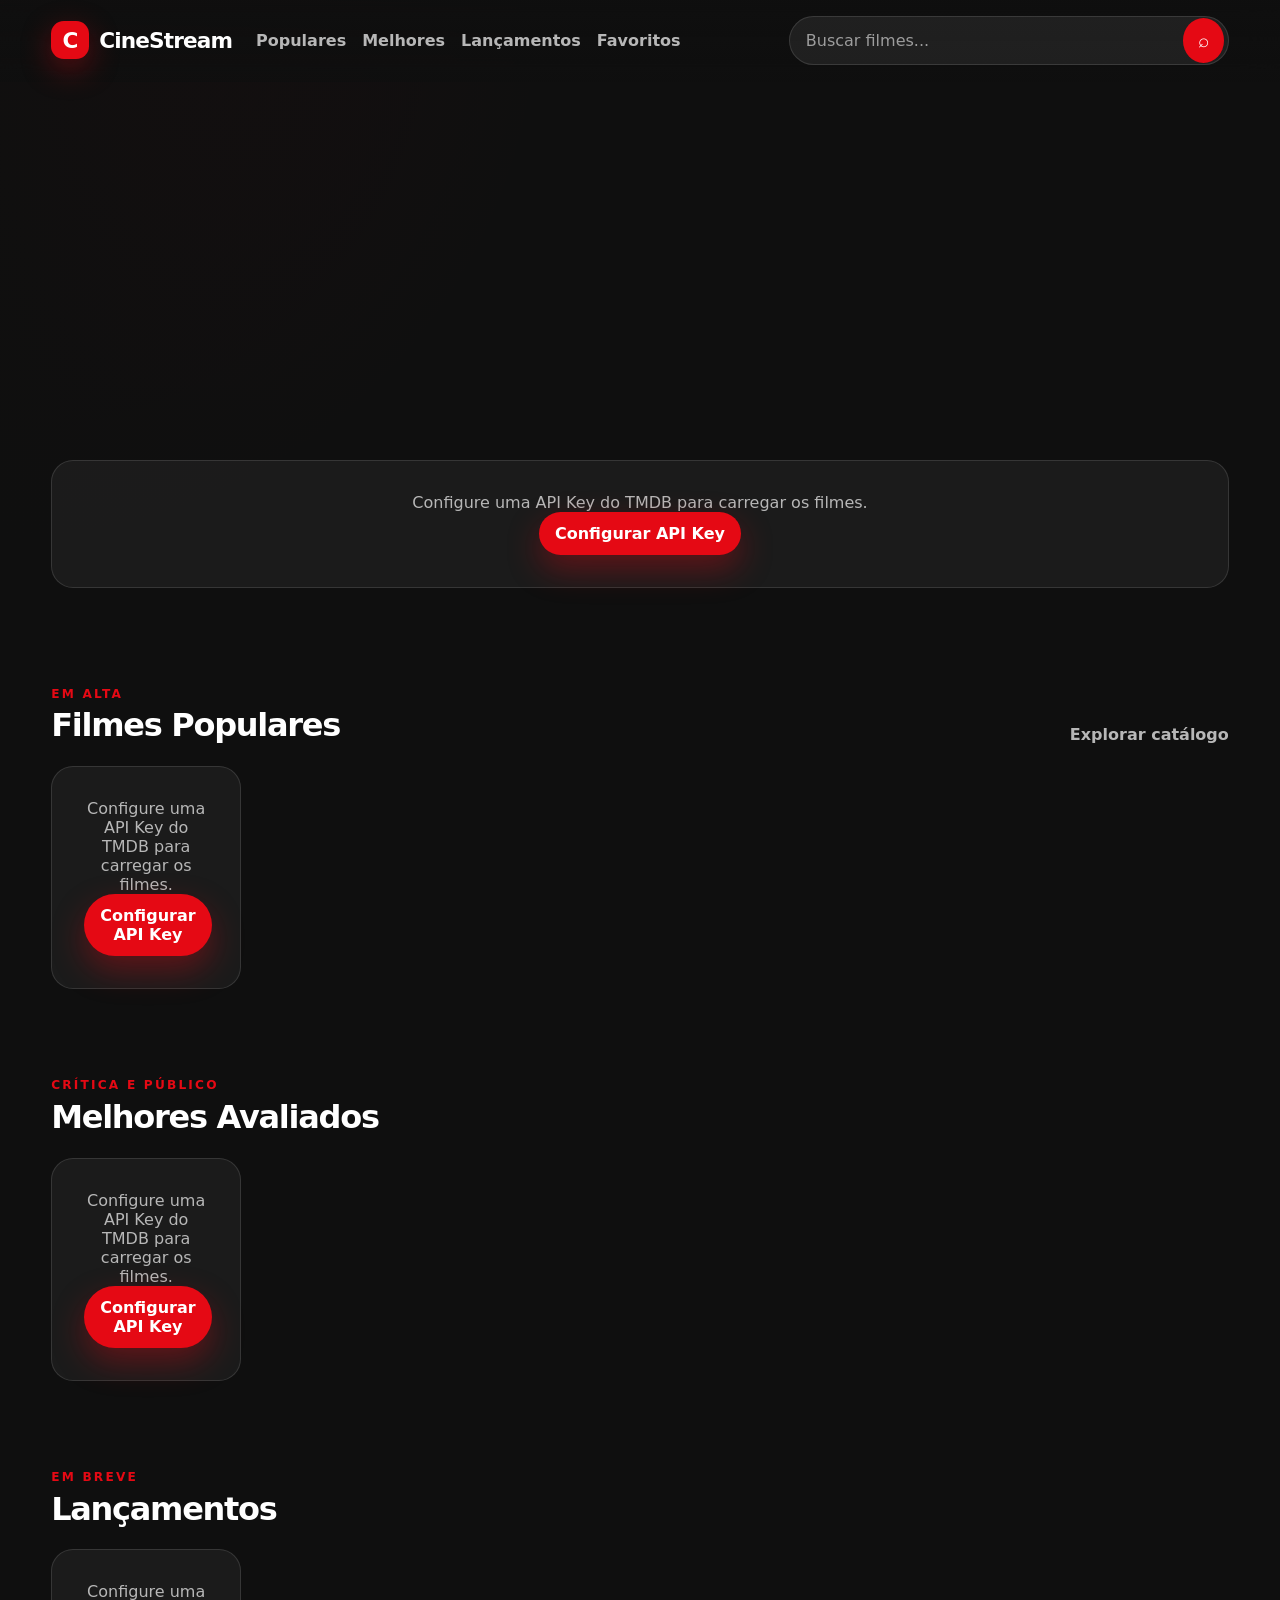
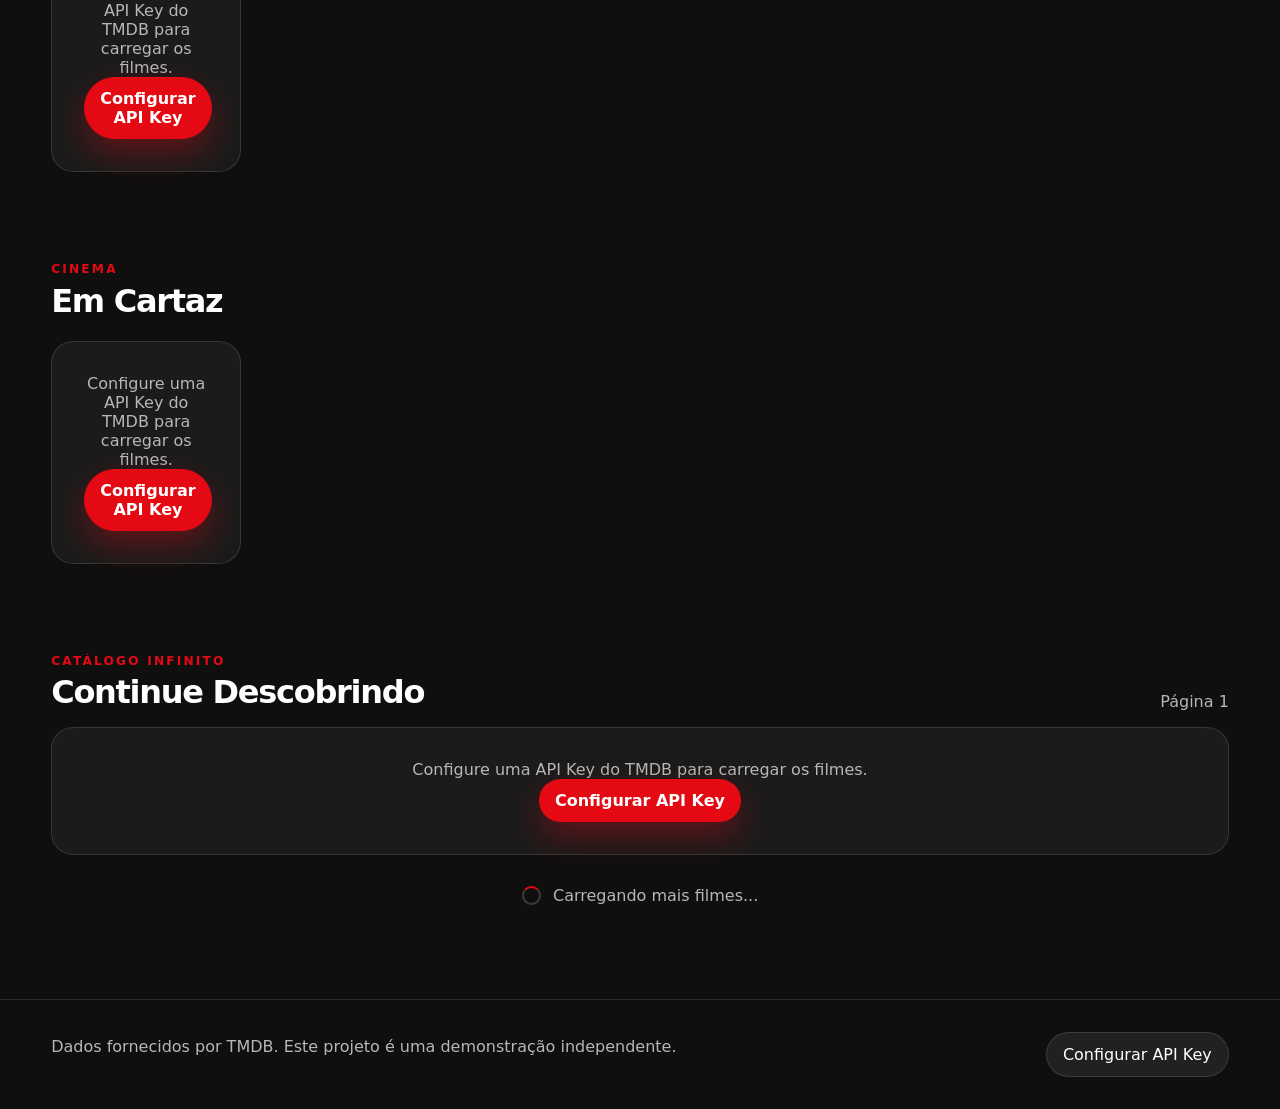
==== index.html @ fb821712 "Build TMDB movie catalog app" ====
<!doctype html>
<html lang="pt-BR">
  <head>
    <meta charset="UTF-8" />
    <meta name="viewport" content="width=device-width, initial-scale=1.0" />
    <meta name="description" content="Catálogo moderno de filmes com dados do TMDB." />
    <title>CineStream | Catálogo TMDB</title>
    <link rel="preconnect" href="https://image.tmdb.org" />
    <link rel="stylesheet" href="src/css/style.css" />
    <link rel="stylesheet" href="src/css/home.css" />
  </head>
  <body>
    <header class="site-header" data-header>
      <a class="brand" href="index.html" aria-label="Página inicial CineStream">
        <span class="brand__mark">C</span>
        <span>CineStream</span>
      </a>

      <nav class="main-nav" aria-label="Navegação principal">
        <a href="#popular">Populares</a>
        <a href="#top-rated">Melhores</a>
        <a href="#upcoming">Lançamentos</a>
        <a href="src/pages/favorites.html">Favoritos</a>
      </nav>

      <form class="search" role="search" data-search-form>
        <label class="sr-only" for="movie-search">Pesquisar filmes</label>
        <input id="movie-search" data-search-input type="search" placeholder="Buscar filmes..." autocomplete="off" />
        <button type="submit" aria-label="Buscar">⌕</button>
        <div class="search-results" data-search-results aria-live="polite"></div>
      </form>
    </header>

    <main>
      <section class="hero" data-hero aria-label="Banner principal">
        <div class="hero__skeleton skeleton"></div>
      </section>

      <section id="popular" class="movie-section" data-section="popular">
        <div class="section-heading">
          <div>
            <p class="eyebrow">Em alta</p>
            <h2>Filmes Populares</h2>
          </div>
          <a href="#catalog" class="text-link">Explorar catálogo</a>
        </div>
        <div class="movie-row" data-row="popular"></div>
      </section>

      <section id="top-rated" class="movie-section" data-section="topRated">
        <div class="section-heading">
          <div>
            <p class="eyebrow">Crítica e público</p>
            <h2>Melhores Avaliados</h2>
          </div>
        </div>
        <div class="movie-row" data-row="topRated"></div>
      </section>

      <section id="upcoming" class="movie-section" data-section="upcoming">
        <div class="section-heading">
          <div>
            <p class="eyebrow">Em breve</p>
            <h2>Lançamentos</h2>
          </div>
        </div>
        <div class="movie-row" data-row="upcoming"></div>
      </section>

      <section id="now-playing" class="movie-section" data-section="nowPlaying">
        <div class="section-heading">
          <div>
            <p class="eyebrow">Cinema</p>
            <h2>Em Cartaz</h2>
          </div>
        </div>
        <div class="movie-row" data-row="nowPlaying"></div>
      </section>

      <section id="catalog" class="movie-section catalog-section">
        <div class="section-heading">
          <div>
            <p class="eyebrow">Catálogo infinito</p>
            <h2>Continue Descobrindo</h2>
          </div>
          <span class="muted" data-page-indicator>Página 1</span>
        </div>
        <div class="movie-grid" data-catalog-grid></div>
        <div class="loader-sentinel" data-infinite-sentinel>
          <span class="spinner" aria-hidden="true"></span>
          <span>Carregando mais filmes...</span>
        </div>
      </section>
    </main>

    <button class="back-to-top" data-back-to-top aria-label="Voltar ao topo">↑</button>

    <footer class="site-footer">
      <p>Dados fornecidos por TMDB. Este projeto é uma demonstração independente.</p>
      <button class="api-key-button" data-api-key-button>Configurar API Key</button>
    </footer>

    <script type="module" src="src/js/home.js"></script>
  </body>
</html>
---- src/css/style.css ----
:root {
  --black: #0f0f0f;
  --red: #e50914;
  --white: #ffffff;
  --surface: #171717;
  --surface-2: #222222;
  --muted: #b7b7b7;
  --line: rgba(255, 255, 255, 0.12);
  --shadow: 0 24px 70px rgba(0, 0, 0, 0.55);
  --radius: 22px;
  --header-height: 78px;
  color-scheme: dark;
}

* { box-sizing: border-box; }
html { scroll-behavior: smooth; }
body {
  margin: 0;
  font-family: Inter, ui-sans-serif, system-ui, -apple-system, BlinkMacSystemFont, "Segoe UI", sans-serif;
  background: radial-gradient(circle at top left, rgba(229, 9, 20, 0.16), transparent 34rem), var(--black);
  color: var(--white);
  min-height: 100vh;
}
body.no-scroll { overflow: hidden; }
a { color: inherit; text-decoration: none; }
button, input { font: inherit; }
button { cursor: pointer; }
img { display: block; max-width: 100%; }

.sr-only {
  position: absolute;
  width: 1px;
  height: 1px;
  padding: 0;
  margin: -1px;
  overflow: hidden;
  clip: rect(0, 0, 0, 0);
  white-space: nowrap;
  border: 0;
}

.site-header {
  position: sticky;
  top: 0;
  z-index: 50;
  min-height: var(--header-height);
  display: grid;
  grid-template-columns: auto 1fr minmax(280px, 440px);
  gap: 1.5rem;
  align-items: center;
  padding: 1rem clamp(1rem, 4vw, 4rem);
  background: linear-gradient(180deg, rgba(15, 15, 15, 0.96), rgba(15, 15, 15, 0.76));
  border-bottom: 1px solid transparent;
  backdrop-filter: blur(18px);
  transition: border-color 0.25s ease, background 0.25s ease;
}
.site-header.is-scrolled { border-color: var(--line); background: rgba(15, 15, 15, 0.94); }
.brand { display: inline-flex; align-items: center; gap: 0.65rem; font-weight: 900; letter-spacing: -0.04em; font-size: 1.35rem; }
.brand__mark { display: grid; place-items: center; width: 2.35rem; height: 2.35rem; border-radius: 0.8rem; background: var(--red); box-shadow: 0 10px 30px rgba(229, 9, 20, 0.35); }
.main-nav { display: flex; gap: 1rem; align-items: center; color: var(--muted); font-weight: 700; }
.main-nav a { transition: color 0.2s ease; }
.main-nav a:hover, .main-nav a[aria-current="page"] { color: var(--white); }

.search { position: relative; display: flex; align-items: center; border: 1px solid var(--line); background: rgba(255, 255, 255, 0.07); border-radius: 999px; overflow: visible; }
.search input { width: 100%; border: 0; outline: 0; color: var(--white); background: transparent; padding: 0.86rem 1rem; }
.search input::placeholder { color: #9d9d9d; }
.search button { border: 0; color: var(--white); background: var(--red); width: 2.8rem; height: 2.8rem; border-radius: 50%; margin-right: 0.25rem; font-size: 1.2rem; }
.search-results {
  position: absolute;
  top: calc(100% + 0.7rem);
  left: 0;
  right: 0;
  max-height: min(70vh, 520px);
  overflow: auto;
  display: none;
  padding: 0.65rem;
  border: 1px solid var(--line);
  border-radius: 1.1rem;
  background: rgba(18, 18, 18, 0.98);
  box-shadow: var(--shadow);
}
.search-results.is-open { display: grid; gap: 0.55rem; }
.search-result { display: grid; grid-template-columns: 46px 1fr auto; gap: 0.75rem; align-items: center; padding: 0.45rem; border-radius: 0.8rem; color: var(--white); transition: background 0.2s ease; }
.search-result:hover { background: rgba(255, 255, 255, 0.08); }
.search-result img { width: 46px; height: 68px; object-fit: cover; border-radius: 0.45rem; background: var(--surface-2); }
.search-result strong { display: block; line-height: 1.2; }
.search-result span { color: var(--muted); font-size: 0.88rem; }

main { min-height: 70vh; }
.movie-section, .page-title { padding: 2.2rem clamp(1rem, 4vw, 4rem); }
.section-heading { display: flex; align-items: end; justify-content: space-between; gap: 1rem; margin-bottom: 1rem; }
h1, h2, h3, p { margin-top: 0; }
h1 { font-size: clamp(2.3rem, 6vw, 5rem); line-height: 0.95; letter-spacing: -0.06em; }
h2 { margin-bottom: 0; font-size: clamp(1.45rem, 2.5vw, 2.25rem); letter-spacing: -0.04em; }
.eyebrow { margin-bottom: 0.35rem; color: var(--red); text-transform: uppercase; font-weight: 900; letter-spacing: 0.18em; font-size: 0.76rem; }
.muted { color: var(--muted); }
.text-link { color: var(--muted); font-weight: 800; }
.text-link:hover { color: var(--white); }

.movie-row { display: grid; grid-auto-flow: column; grid-auto-columns: minmax(168px, 190px); gap: 1rem; overflow-x: auto; overscroll-behavior-inline: contain; padding: 0.35rem 0 1.2rem; scroll-snap-type: inline mandatory; }
.movie-row::-webkit-scrollbar, .search-results::-webkit-scrollbar { height: 0.55rem; width: 0.55rem; }
.movie-row::-webkit-scrollbar-thumb, .search-results::-webkit-scrollbar-thumb { background: rgba(255,255,255,0.22); border-radius: 99px; }
.movie-grid { display: grid; grid-template-columns: repeat(auto-fill, minmax(168px, 1fr)); gap: 1.15rem; }

.movie-card { position: relative; min-width: 0; overflow: hidden; border-radius: 1rem; background: var(--surface); box-shadow: 0 14px 40px rgba(0,0,0,0.28); transform: translateZ(0); transition: transform 0.26s ease, box-shadow 0.26s ease; scroll-snap-align: start; }
.movie-card:hover { transform: translateY(-8px) scale(1.03); box-shadow: 0 26px 70px rgba(229,9,20,0.22), 0 24px 70px rgba(0,0,0,0.6); z-index: 2; }
.movie-card__poster { aspect-ratio: 2 / 3; width: 100%; object-fit: cover; background: linear-gradient(135deg, #242424, #111); }
.movie-card__body { padding: 0.8rem; }
.movie-card__title { font-size: 0.98rem; margin: 0 0 0.35rem; white-space: nowrap; overflow: hidden; text-overflow: ellipsis; }
.movie-card__meta, .movie-card__genres { display: flex; gap: 0.5rem; align-items: center; color: var(--muted); font-size: 0.82rem; }
.movie-card__genres { margin-top: 0.35rem; min-height: 1rem; white-space: nowrap; overflow: hidden; text-overflow: ellipsis; display: block; }
.rating { display: inline-flex; align-items: center; gap: 0.25rem; color: #ffd166; font-weight: 900; }
.movie-card__overlay { position: absolute; inset: auto 0 0; display: flex; justify-content: center; padding: 4.5rem 0.75rem 0.9rem; background: linear-gradient(180deg, transparent, rgba(0,0,0,0.9)); opacity: 0; transform: translateY(12px); transition: opacity 0.24s ease, transform 0.24s ease; }
.movie-card:hover .movie-card__overlay { opacity: 1; transform: translateY(0); }
.btn { display: inline-flex; align-items: center; justify-content: center; gap: 0.45rem; min-height: 2.65rem; padding: 0.75rem 1rem; border: 0; border-radius: 999px; background: var(--red); color: var(--white); font-weight: 900; box-shadow: 0 14px 32px rgba(229, 9, 20, 0.34); }
.btn--ghost { background: rgba(255,255,255,0.12); border: 1px solid var(--line); box-shadow: none; }
.btn:hover { filter: brightness(1.08); }

.skeleton { position: relative; overflow: hidden; background: #202020; }
.skeleton::after { content: ""; position: absolute; inset: 0; transform: translateX(-100%); background: linear-gradient(90deg, transparent, rgba(255,255,255,0.12), transparent); animation: shimmer 1.35s infinite; }
.skeleton-card { height: 340px; border-radius: 1rem; }
@keyframes shimmer { 100% { transform: translateX(100%); } }

.loader-sentinel { min-height: 5rem; display: flex; align-items: center; justify-content: center; gap: 0.75rem; color: var(--muted); }
.spinner { width: 1.2rem; height: 1.2rem; border: 2px solid rgba(255,255,255,0.18); border-top-color: var(--red); border-radius: 50%; animation: spin 0.75s linear infinite; }
@keyframes spin { to { transform: rotate(360deg); } }

.back-to-top { position: fixed; right: 1.2rem; bottom: 1.2rem; width: 3rem; height: 3rem; border: 0; border-radius: 50%; background: var(--red); color: var(--white); font-size: 1.3rem; box-shadow: var(--shadow); opacity: 0; pointer-events: none; transform: translateY(12px); transition: 0.2s ease; z-index: 40; }
.back-to-top.is-visible { opacity: 1; pointer-events: auto; transform: translateY(0); }
.site-footer { display: flex; justify-content: space-between; gap: 1rem; align-items: center; padding: 2rem clamp(1rem, 4vw, 4rem); color: var(--muted); border-top: 1px solid var(--line); }
.api-key-button { border: 1px solid var(--line); color: var(--white); background: rgba(255,255,255,0.08); border-radius: 999px; padding: 0.75rem 1rem; }
.empty-state, .error-state { grid-column: 1 / -1; padding: 2rem; border: 1px solid var(--line); border-radius: var(--radius); background: rgba(255,255,255,0.05); text-align: center; color: var(--muted); }

@media (max-width: 900px) {
  .site-header { grid-template-columns: 1fr; gap: 0.85rem; }
  .main-nav { order: 3; overflow-x: auto; padding-bottom: 0.2rem; }
  .search { width: 100%; }
}
@media (max-width: 560px) {
  .movie-row { grid-auto-columns: 145px; }
  .movie-grid { grid-template-columns: repeat(2, minmax(0, 1fr)); gap: 0.8rem; }
  .movie-card__body { padding: 0.65rem; }
  .site-footer { display: block; }
  .api-key-button { margin-top: 1rem; width: 100%; }
}
---- src/css/home.css ----
.hero { min-height: clamp(520px, 72vh, 760px); display: grid; align-items: end; padding: calc(var(--header-height) + 3rem) clamp(1rem, 4vw, 4rem) 4rem; margin-top: calc(var(--header-height) * -1); background-size: cover; background-position: center; position: relative; isolation: isolate; }
.hero::before { content: ""; position: absolute; inset: 0; z-index: -1; background: linear-gradient(90deg, rgba(15,15,15,0.96), rgba(15,15,15,0.62), rgba(15,15,15,0.24)), linear-gradient(0deg, var(--black), transparent 42%); }
.hero__content { max-width: 760px; animation: fadeUp 0.7s ease both; }
.hero__title { margin-bottom: 1rem; text-wrap: balance; }
.hero__overview { max-width: 62ch; color: #e7e7e7; line-height: 1.7; font-size: clamp(1rem, 1.7vw, 1.16rem); }
.hero__actions { display: flex; flex-wrap: wrap; gap: 0.75rem; margin-top: 1.5rem; }
.hero__meta { display: flex; flex-wrap: wrap; gap: 0.8rem; align-items: center; margin-bottom: 1rem; color: var(--muted); font-weight: 800; }
.hero__skeleton { width: min(760px, 100%); height: 330px; border-radius: var(--radius); }
.catalog-section { padding-bottom: 4rem; }
.favorites-page { padding-top: 1rem; }
@keyframes fadeUp { from { opacity: 0; transform: translateY(18px); } to { opacity: 1; transform: translateY(0); } }
@media (max-width: 560px) { .hero { min-height: 620px; padding-top: 11rem; } .hero__actions .btn { width: 100%; } }
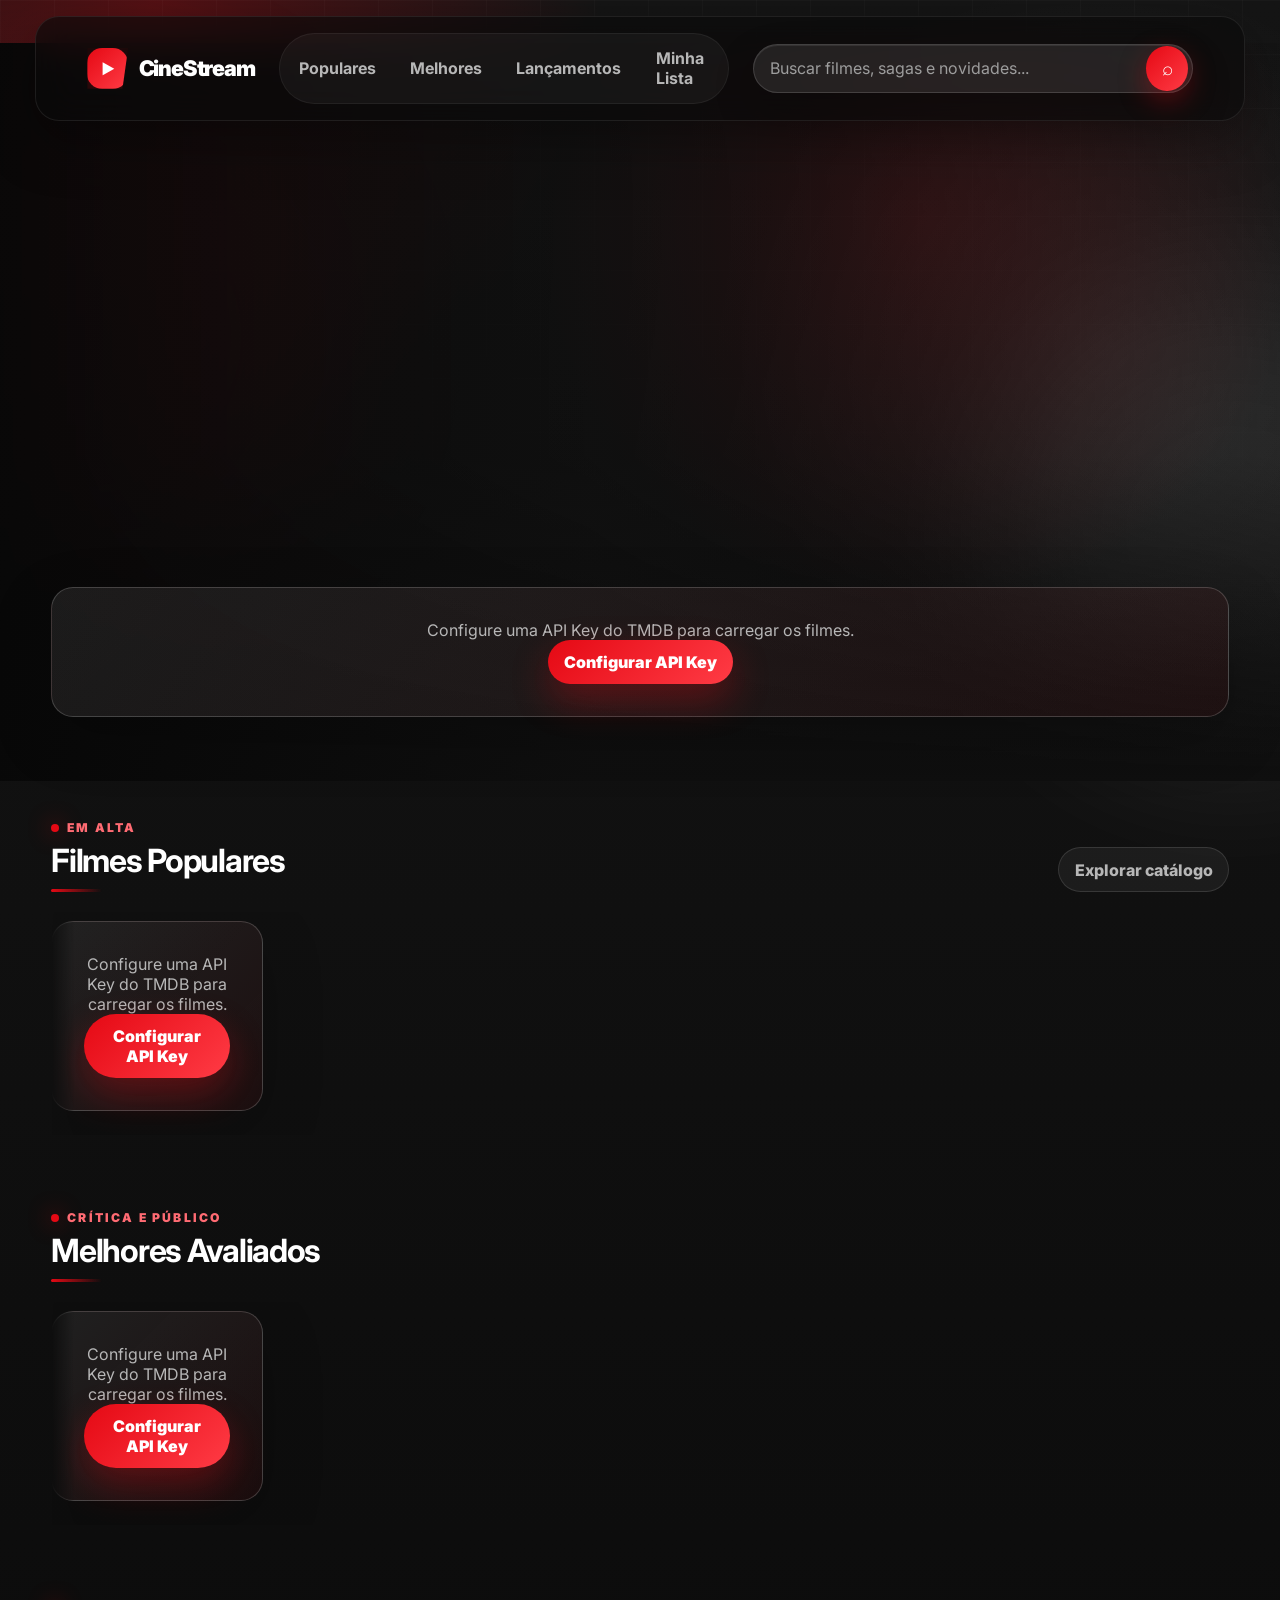
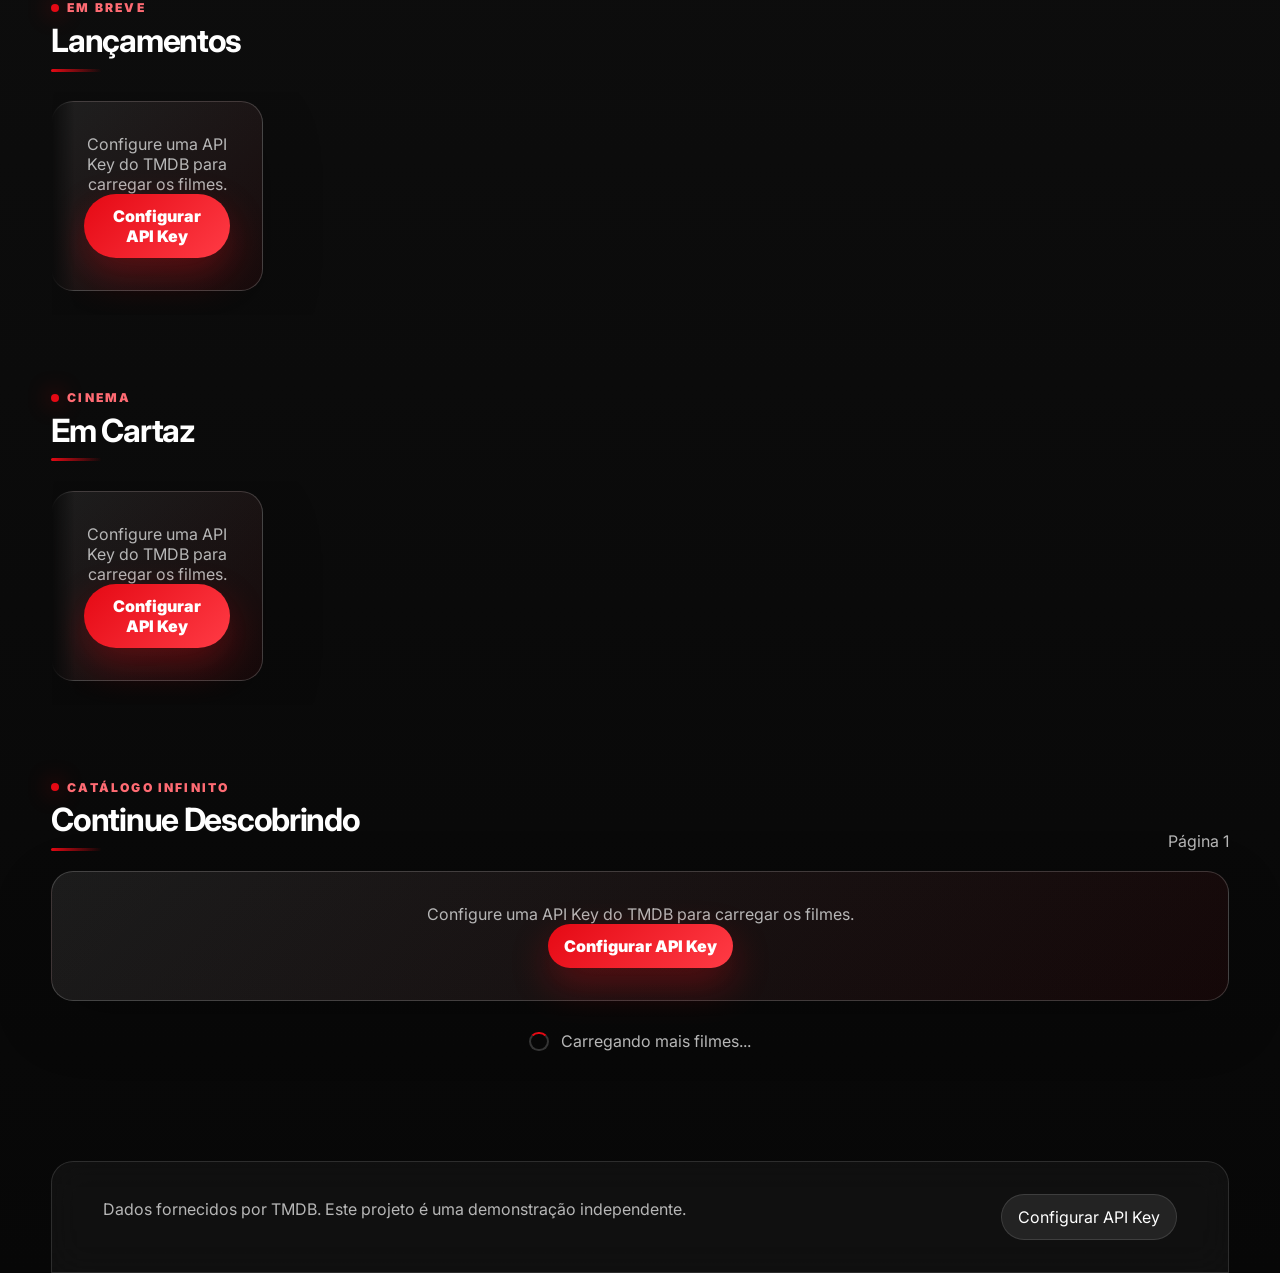
==== commit b7a3916a: "Polish frontend with premium visual refresh" ====
--- a/index.html
+++ b/index.html
@@ -6,13 +6,18 @@
     <meta name="description" content="Catálogo moderno de filmes com dados do TMDB." />
     <title>CineStream | Catálogo TMDB</title>
     <link rel="preconnect" href="https://image.tmdb.org" />
+    <link rel="preconnect" href="https://fonts.googleapis.com" />
+    <link rel="preconnect" href="https://fonts.gstatic.com" crossorigin />
+    <link href="https://fonts.googleapis.com/css2?family=Inter:wght@400;500;600;700;800;900&display=swap" rel="stylesheet" />
     <link rel="stylesheet" href="src/css/style.css" />
     <link rel="stylesheet" href="src/css/home.css" />
   </head>
   <body>
+    <div class="app-glow app-glow--one" aria-hidden="true"></div>
+    <div class="app-glow app-glow--two" aria-hidden="true"></div>
     <header class="site-header" data-header>
       <a class="brand" href="index.html" aria-label="Página inicial CineStream">
-        <span class="brand__mark">C</span>
+        <span class="brand__mark">▶</span>
         <span>CineStream</span>
       </a>
 
@@ -20,12 +25,12 @@
         <a href="#popular">Populares</a>
         <a href="#top-rated">Melhores</a>
         <a href="#upcoming">Lançamentos</a>
-        <a href="src/pages/favorites.html">Favoritos</a>
+        <a href="src/pages/favorites.html">Minha Lista</a>
       </nav>
 
       <form class="search" role="search" data-search-form>
         <label class="sr-only" for="movie-search">Pesquisar filmes</label>
-        <input id="movie-search" data-search-input type="search" placeholder="Buscar filmes..." autocomplete="off" />
+        <input id="movie-search" data-search-input type="search" placeholder="Buscar filmes, sagas e novidades..." autocomplete="off" />
         <button type="submit" aria-label="Buscar">⌕</button>
         <div class="search-results" data-search-results aria-live="polite"></div>
       </form>
--- a/src/css/style.css
+++ b/src/css/style.css
@@ -143,3 +143,289 @@
   .site-footer { display: block; }
   .api-key-button { margin-top: 1rem; width: 100%; }
 }
+
+/* Premium visual refresh */
+:root {
+  --red-2: #ff3b45;
+  --gold: #ffd166;
+  --surface-glass: rgba(255, 255, 255, 0.075);
+  --surface-glass-strong: rgba(255, 255, 255, 0.12);
+  --line-strong: rgba(255, 255, 255, 0.18);
+  --shadow-red: 0 22px 80px rgba(229, 9, 20, 0.24);
+}
+
+body {
+  overflow-x: hidden;
+  background:
+    radial-gradient(circle at 12% 0%, rgba(229, 9, 20, 0.30), transparent 28rem),
+    radial-gradient(circle at 86% 12%, rgba(255, 255, 255, 0.09), transparent 23rem),
+    linear-gradient(180deg, #151515 0%, var(--black) 38%, #070707 100%);
+}
+
+body::before {
+  content: "";
+  position: fixed;
+  inset: 0;
+  z-index: -3;
+  pointer-events: none;
+  background-image:
+    linear-gradient(rgba(255, 255, 255, 0.028) 1px, transparent 1px),
+    linear-gradient(90deg, rgba(255, 255, 255, 0.028) 1px, transparent 1px);
+  background-size: 54px 54px;
+  mask-image: linear-gradient(to bottom, rgba(0,0,0,0.8), transparent 72%);
+}
+
+.app-glow {
+  position: fixed;
+  z-index: -2;
+  pointer-events: none;
+  width: 30rem;
+  height: 30rem;
+  border-radius: 50%;
+  filter: blur(75px);
+  opacity: 0.26;
+}
+.app-glow--one { top: 6rem; left: -10rem; background: var(--red); }
+.app-glow--two { right: -12rem; bottom: 8rem; background: #ffffff; opacity: 0.08; }
+
+.site-header {
+  margin: 1rem clamp(0.75rem, 3vw, 2.2rem) 0;
+  width: calc(100% - clamp(1.5rem, 6vw, 4.4rem));
+  min-height: 72px;
+  border: 1px solid rgba(255, 255, 255, 0.08);
+  border-radius: 24px;
+  background: rgba(10, 10, 10, 0.64);
+  box-shadow: 0 18px 55px rgba(0, 0, 0, 0.34);
+}
+.site-header.is-scrolled {
+  border-color: var(--line-strong);
+  background: rgba(10, 10, 10, 0.82);
+}
+
+.brand { letter-spacing: -0.055em; }
+.brand__mark {
+  width: 2.55rem;
+  height: 2.55rem;
+  background: linear-gradient(135deg, var(--red), var(--red-2));
+  color: var(--white);
+  font-size: 0.9rem;
+  clip-path: polygon(0 0, 100% 0, 86% 100%, 0 100%);
+  border-radius: 0.95rem;
+}
+
+.main-nav {
+  justify-self: center;
+  gap: 0.35rem;
+  padding: 0.28rem;
+  border: 1px solid rgba(255, 255, 255, 0.06);
+  border-radius: 999px;
+  background: rgba(255, 255, 255, 0.045);
+}
+.main-nav a {
+  border-radius: 999px;
+  padding: 0.62rem 0.9rem;
+}
+.main-nav a:hover,
+.main-nav a[aria-current="page"] {
+  background: rgba(255, 255, 255, 0.10);
+}
+
+.search {
+  border-color: rgba(255, 255, 255, 0.14);
+  background: rgba(255, 255, 255, 0.09);
+  box-shadow: inset 0 1px 0 rgba(255,255,255,0.08), 0 18px 42px rgba(0,0,0,0.22);
+  transition: border-color 0.2s ease, box-shadow 0.2s ease, background 0.2s ease;
+}
+.search:focus-within {
+  border-color: rgba(229, 9, 20, 0.7);
+  background: rgba(255, 255, 255, 0.12);
+  box-shadow: 0 0 0 4px rgba(229, 9, 20, 0.14), 0 18px 42px rgba(0,0,0,0.25);
+}
+.search button {
+  background: linear-gradient(135deg, var(--red), var(--red-2));
+  box-shadow: 0 10px 28px rgba(229, 9, 20, 0.35);
+}
+.search-results {
+  border-color: var(--line-strong);
+  background: rgba(8, 8, 8, 0.92);
+  backdrop-filter: blur(22px);
+}
+.search-result {
+  border: 1px solid transparent;
+}
+.search-result:hover {
+  border-color: rgba(255,255,255,0.12);
+  background: linear-gradient(135deg, rgba(255,255,255,0.12), rgba(229, 9, 20, 0.08));
+}
+
+.movie-section, .page-title { position: relative; }
+.section-heading {
+  margin-bottom: 1.25rem;
+}
+.section-heading h2::after {
+  content: "";
+  display: block;
+  width: 3.2rem;
+  height: 3px;
+  margin-top: 0.55rem;
+  border-radius: 99px;
+  background: linear-gradient(90deg, var(--red), transparent);
+}
+.eyebrow {
+  display: inline-flex;
+  align-items: center;
+  gap: 0.5rem;
+  color: #ff6b73;
+}
+.eyebrow::before {
+  content: "";
+  width: 0.5rem;
+  height: 0.5rem;
+  border-radius: 50%;
+  background: var(--red);
+  box-shadow: 0 0 22px rgba(229, 9, 20, 0.8);
+}
+
+.text-link {
+  border: 1px solid var(--line);
+  border-radius: 999px;
+  padding: 0.7rem 0.95rem;
+  background: rgba(255,255,255,0.05);
+}
+.text-link:hover { background: rgba(255,255,255,0.1); }
+
+.movie-row {
+  grid-auto-columns: minmax(184px, 212px);
+  gap: 1.15rem;
+  padding: 0.6rem 0 1.5rem;
+  mask-image: linear-gradient(90deg, transparent, #000 1.5rem, #000 calc(100% - 2rem), transparent);
+}
+.movie-grid {
+  grid-template-columns: repeat(auto-fill, minmax(190px, 1fr));
+  gap: 1.3rem;
+}
+
+.movie-card {
+  border: 1px solid rgba(255, 255, 255, 0.08);
+  border-radius: 1.25rem;
+  background: linear-gradient(180deg, rgba(255,255,255,0.08), rgba(255,255,255,0.035));
+  box-shadow: 0 18px 60px rgba(0,0,0,0.32);
+  isolation: isolate;
+}
+.movie-card::before {
+  content: "";
+  position: absolute;
+  inset: 0;
+  z-index: 1;
+  pointer-events: none;
+  border-radius: inherit;
+  background: linear-gradient(180deg, transparent 42%, rgba(0,0,0,0.72) 100%);
+  opacity: 0.62;
+}
+.movie-card:hover {
+  transform: translateY(-10px) scale(1.035);
+  border-color: rgba(229, 9, 20, 0.48);
+  box-shadow: var(--shadow-red), 0 30px 80px rgba(0,0,0,0.66);
+}
+.movie-card__media { position: relative; display: block; overflow: hidden; }
+.movie-card__poster { transition: transform 0.45s ease, filter 0.45s ease; }
+.movie-card:hover .movie-card__poster { transform: scale(1.08); filter: saturate(1.12) contrast(1.06); }
+.movie-card__shine {
+  position: absolute;
+  inset: 0;
+  background: linear-gradient(115deg, transparent 28%, rgba(255,255,255,0.26), transparent 58%);
+  transform: translateX(-120%);
+  transition: transform 0.7s ease;
+}
+.movie-card:hover .movie-card__shine { transform: translateX(120%); }
+.movie-card__body {
+  position: relative;
+  z-index: 2;
+  padding: 0.95rem;
+  background: linear-gradient(180deg, rgba(13,13,13,0.65), rgba(13,13,13,0.98));
+}
+.movie-card__title { font-size: 1rem; letter-spacing: -0.025em; }
+.movie-card__meta { justify-content: space-between; }
+.movie-card__genres { color: #d7d7d7; }
+.movie-card__overlay {
+  inset: 0;
+  z-index: 3;
+  justify-content: space-between;
+  align-items: flex-start;
+  padding: 0.85rem;
+  background: linear-gradient(180deg, rgba(0,0,0,0.18), rgba(0,0,0,0.58));
+}
+.movie-card__badge {
+  display: inline-flex;
+  align-items: center;
+  border: 1px solid rgba(255,255,255,0.16);
+  border-radius: 999px;
+  padding: 0.38rem 0.62rem;
+  background: rgba(0,0,0,0.48);
+  color: var(--white);
+  font-size: 0.72rem;
+  font-weight: 900;
+  backdrop-filter: blur(10px);
+}
+
+.btn {
+  border: 0;
+  background: linear-gradient(135deg, var(--red), var(--red-2));
+  box-shadow: 0 16px 38px rgba(229, 9, 20, 0.32);
+  transition: transform 0.2s ease, box-shadow 0.2s ease, background 0.2s ease;
+}
+.btn:hover { transform: translateY(-2px); box-shadow: 0 22px 52px rgba(229, 9, 20, 0.42); }
+.btn--ghost {
+  border-color: rgba(255, 255, 255, 0.18);
+  background: rgba(255, 255, 255, 0.08);
+  box-shadow: none;
+  backdrop-filter: blur(12px);
+}
+.btn--ghost:hover { background: rgba(255,255,255,0.14); box-shadow: none; }
+.btn--compact { padding: 0.58rem 0.8rem; font-size: 0.82rem; }
+
+.rating {
+  color: var(--gold);
+  text-shadow: 0 0 18px rgba(255, 209, 102, 0.18);
+}
+.skeleton {
+  background: linear-gradient(135deg, rgba(255,255,255,0.075), rgba(255,255,255,0.035));
+  border: 1px solid rgba(255,255,255,0.06);
+}
+.skeleton-card { height: 385px; }
+
+.back-to-top {
+  background: linear-gradient(135deg, var(--red), var(--red-2));
+  border: 1px solid rgba(255,255,255,0.18);
+}
+.site-footer {
+  margin-inline: clamp(1rem, 4vw, 4rem);
+  border: 1px solid var(--line);
+  border-radius: var(--radius) var(--radius) 0 0;
+  background: rgba(255,255,255,0.04);
+  backdrop-filter: blur(18px);
+}
+.empty-state, .error-state {
+  border-color: var(--line-strong);
+  background: linear-gradient(135deg, rgba(255,255,255,0.08), rgba(229,9,20,0.06));
+  box-shadow: 0 20px 60px rgba(0,0,0,0.22);
+}
+
+@media (max-width: 900px) {
+  .site-header {
+    grid-template-columns: 1fr;
+    border-radius: 20px;
+  }
+  .main-nav { justify-self: start; max-width: 100%; }
+}
+@media (max-width: 560px) {
+  .site-header { margin-top: 0.6rem; width: calc(100% - 1rem); }
+  .main-nav a { padding: 0.55rem 0.75rem; }
+  .movie-row { grid-auto-columns: 158px; mask-image: none; }
+  .movie-grid { grid-template-columns: repeat(2, minmax(0, 1fr)); }
+  .skeleton-card { height: 315px; }
+}
+
+@media (prefers-reduced-motion: reduce) {
+  *, *::before, *::after { animation-duration: 0.01ms !important; scroll-behavior: auto !important; transition-duration: 0.01ms !important; }
+}
--- a/src/css/home.css
+++ b/src/css/home.css
@@ -10,3 +10,75 @@
 .favorites-page { padding-top: 1rem; }
 @keyframes fadeUp { from { opacity: 0; transform: translateY(18px); } to { opacity: 1; transform: translateY(0); } }
 @media (max-width: 560px) { .hero { min-height: 620px; padding-top: 11rem; } .hero__actions .btn { width: 100%; } }
+
+/* Modern home refinements */
+.hero {
+  min-height: clamp(620px, 82vh, 860px);
+  padding-top: calc(var(--header-height) + 5rem);
+  background-attachment: fixed;
+}
+.hero::before {
+  background:
+    linear-gradient(90deg, rgba(8,8,8,0.98), rgba(15,15,15,0.72) 46%, rgba(15,15,15,0.18)),
+    radial-gradient(circle at 72% 24%, rgba(229,9,20,0.22), transparent 24rem),
+    linear-gradient(0deg, var(--black), transparent 44%);
+}
+.hero__content {
+  padding: clamp(1.2rem, 3vw, 2rem);
+  border: 1px solid rgba(255,255,255,0.10);
+  border-radius: calc(var(--radius) + 8px);
+  background: linear-gradient(135deg, rgba(255,255,255,0.10), rgba(255,255,255,0.035));
+  box-shadow: 0 30px 90px rgba(0,0,0,0.34);
+  backdrop-filter: blur(14px);
+}
+.hero__title {
+  max-width: 11ch;
+  background: linear-gradient(120deg, #fff, #d7d7d7 60%, #ff9a9f);
+  -webkit-background-clip: text;
+  background-clip: text;
+  color: transparent;
+}
+.hero__meta span:not(.rating) {
+  border: 1px solid rgba(255,255,255,0.12);
+  border-radius: 999px;
+  padding: 0.45rem 0.65rem;
+  background: rgba(255,255,255,0.07);
+}
+.hero__stats {
+  display: grid;
+  grid-template-columns: repeat(3, minmax(0, 1fr));
+  gap: 0.75rem;
+  max-width: 620px;
+  margin-top: 1.35rem;
+}
+.hero__stats span {
+  min-height: 74px;
+  padding: 0.85rem;
+  border: 1px solid rgba(255,255,255,0.12);
+  border-radius: 1rem;
+  background: rgba(0,0,0,0.30);
+  color: var(--muted);
+  font-size: 0.82rem;
+}
+.hero__stats strong {
+  display: block;
+  margin-bottom: 0.2rem;
+  color: var(--white);
+  font-size: clamp(1.2rem, 2.5vw, 1.65rem);
+  letter-spacing: -0.05em;
+}
+.catalog-section {
+  padding-bottom: 5rem;
+}
+.favorites-page .page-title {
+  padding-top: calc(var(--header-height) + 3rem);
+  background: radial-gradient(circle at top left, rgba(229,9,20,0.20), transparent 26rem);
+}
+@media (max-width: 760px) {
+  .hero { background-attachment: scroll; }
+  .hero__stats { grid-template-columns: 1fr; }
+}
+@media (max-width: 560px) {
+  .hero { padding-top: 10rem; }
+  .hero__content { padding: 1rem; }
+}
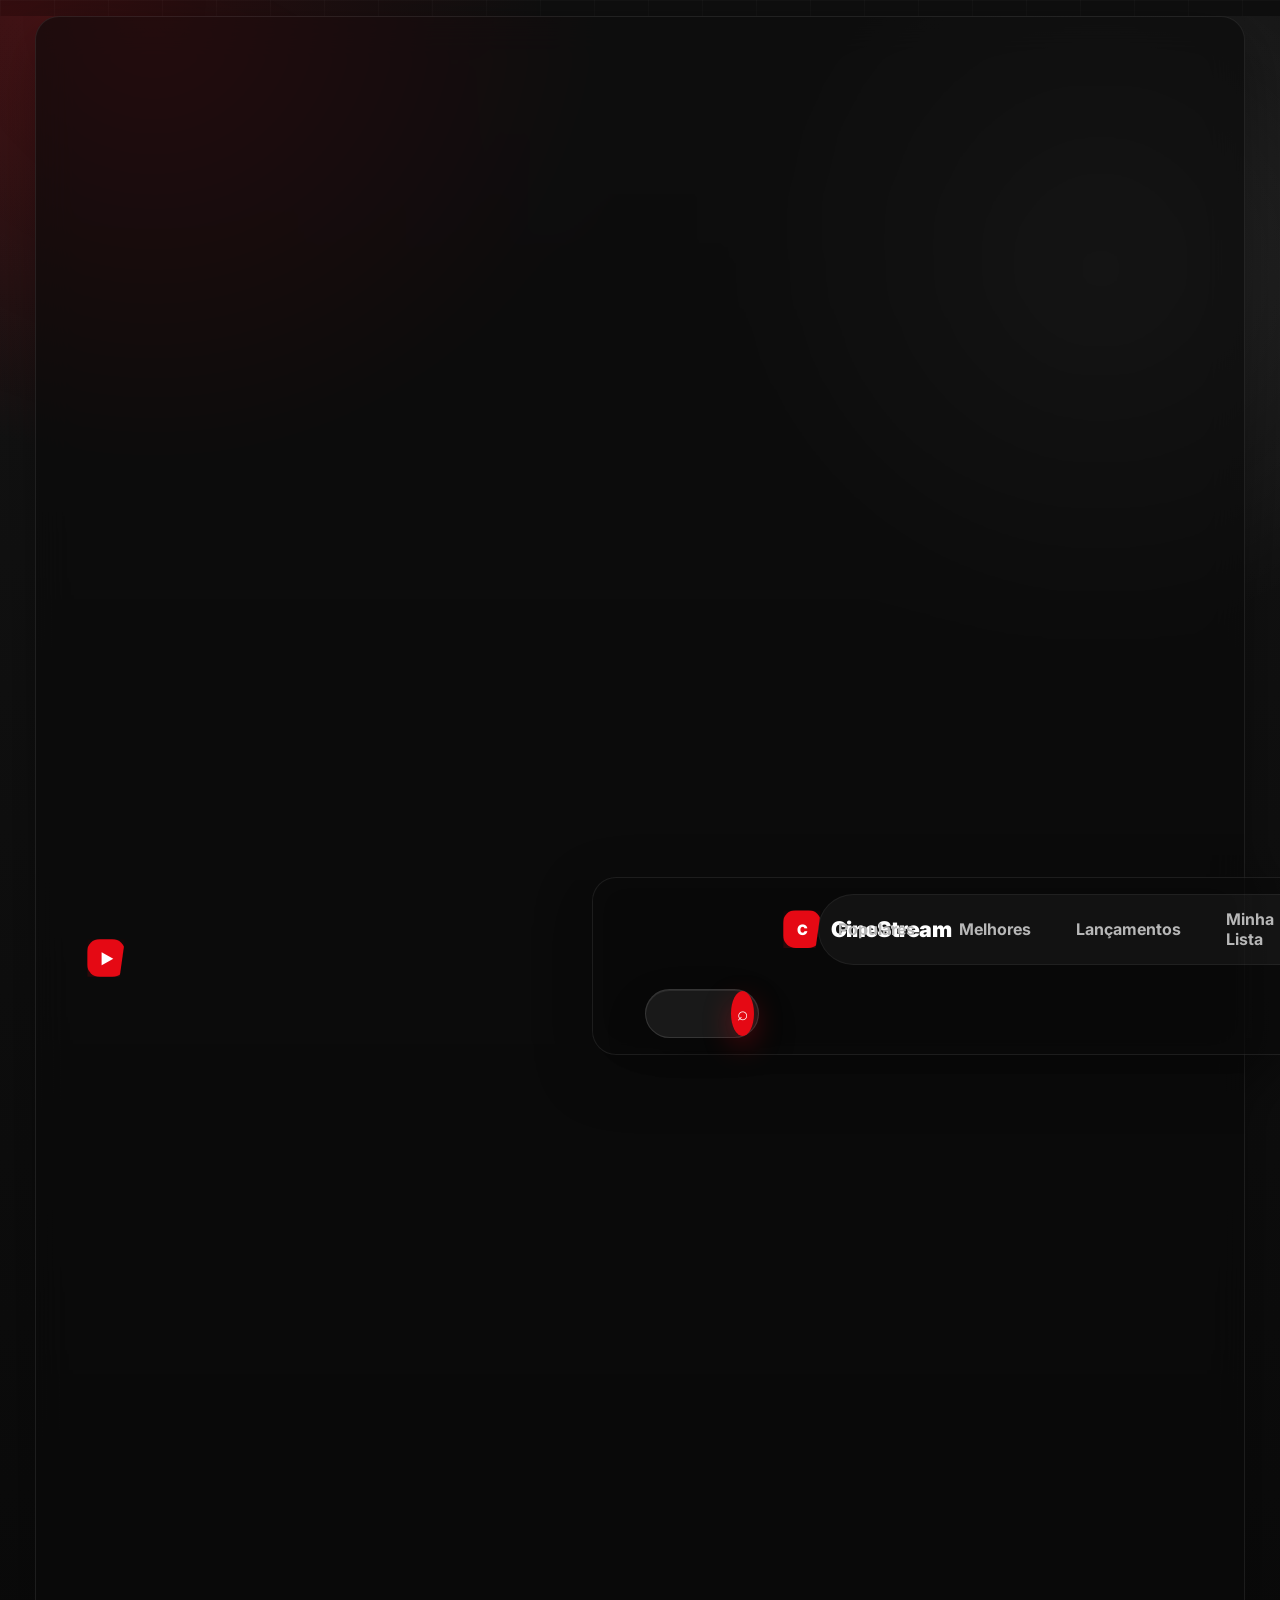
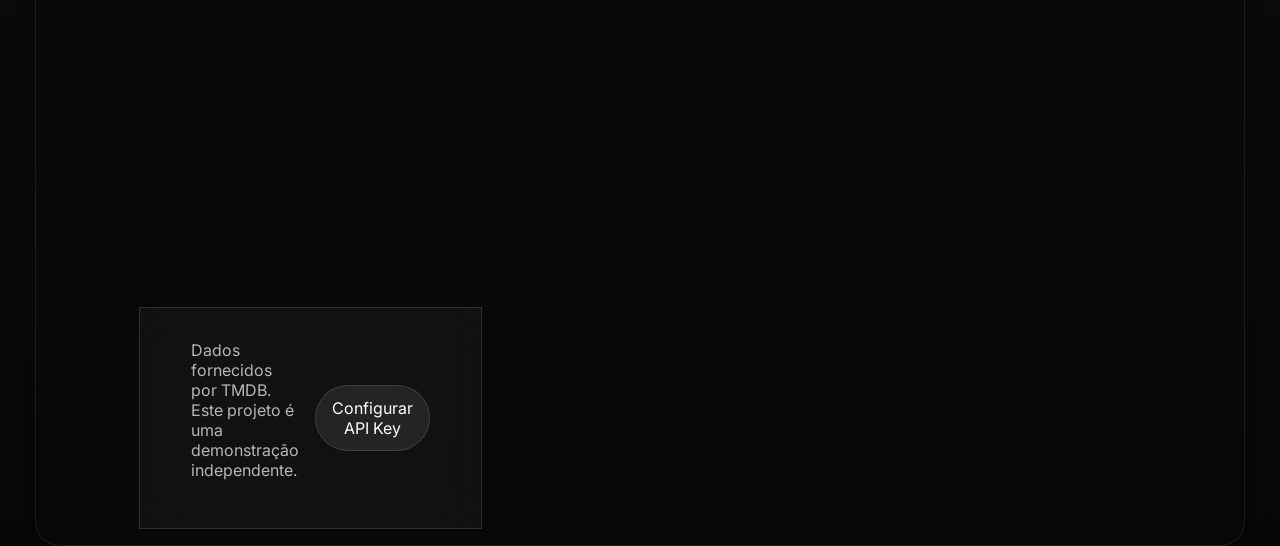
==== commit 6144a12d: "Merge branch 'main' into codex/create-modern-movie-catalog-web-app-v7w82i" ====
--- a/index.html
+++ b/index.html
@@ -18,6 +18,9 @@
     <header class="site-header" data-header>
       <a class="brand" href="index.html" aria-label="Página inicial CineStream">
         <span class="brand__mark">▶</span>
+    <header class="site-header" data-header>
+      <a class="brand" href="index.html" aria-label="Página inicial CineStream">
+        <span class="brand__mark">C</span>
         <span>CineStream</span>
       </a>
 
@@ -26,11 +29,13 @@
         <a href="#top-rated">Melhores</a>
         <a href="#upcoming">Lançamentos</a>
         <a href="src/pages/favorites.html">Minha Lista</a>
+        <a href="src/pages/favorites.html">Favoritos</a>
       </nav>
 
       <form class="search" role="search" data-search-form>
         <label class="sr-only" for="movie-search">Pesquisar filmes</label>
         <input id="movie-search" data-search-input type="search" placeholder="Buscar filmes, sagas e novidades..." autocomplete="off" />
+        <input id="movie-search" data-search-input type="search" placeholder="Buscar filmes..." autocomplete="off" />
         <button type="submit" aria-label="Buscar">⌕</button>
         <div class="search-results" data-search-results aria-live="polite"></div>
       </form>
--- a/src/css/style.css
+++ b/src/css/style.css
@@ -1,3 +1,22 @@
+/* =========================================================
+   CineStream Design System
+   Base compartilhada para home, detalhes e favoritos.
+   ========================================================= */
+:root {
+  --black: #0f0f0f;
+  --red: #e50914;
+  --red-2: #ff3b45;
+  --white: #ffffff;
+  --gold: #ffd166;
+  --surface: #171717;
+  --surface-2: #222222;
+  --glass: rgba(255, 255, 255, 0.08);
+  --glass-strong: rgba(255, 255, 255, 0.12);
+  --muted: #b7b7b7;
+  --line: rgba(255, 255, 255, 0.12);
+  --line-strong: rgba(255, 255, 255, 0.18);
+  --shadow: 0 24px 70px rgba(0, 0, 0, 0.55);
+  --shadow-red: 0 22px 80px rgba(229, 9, 20, 0.24);
 :root {
   --black: #0f0f0f;
   --red: #e50914;
@@ -16,6 +35,30 @@
 html { scroll-behavior: smooth; }
 body {
   margin: 0;
+  min-height: 100vh;
+  overflow-x: hidden;
+  color: var(--white);
+  font-family: Inter, ui-sans-serif, system-ui, -apple-system, BlinkMacSystemFont, "Segoe UI", sans-serif;
+  background:
+    radial-gradient(circle at 12% 0%, rgba(229, 9, 20, 0.30), transparent 28rem),
+    radial-gradient(circle at 86% 12%, rgba(255, 255, 255, 0.09), transparent 23rem),
+    linear-gradient(180deg, #151515 0%, var(--black) 38%, #070707 100%);
+}
+
+/* Grade sutil no fundo para profundidade sem pesar na UI. */
+body::before {
+  content: "";
+  position: fixed;
+  inset: 0;
+  z-index: -3;
+  pointer-events: none;
+  background-image:
+    linear-gradient(rgba(255, 255, 255, 0.028) 1px, transparent 1px),
+    linear-gradient(90deg, rgba(255, 255, 255, 0.028) 1px, transparent 1px);
+  background-size: 54px 54px;
+  mask-image: linear-gradient(to bottom, rgba(0, 0, 0, 0.8), transparent 72%);
+}
+
   font-family: Inter, ui-sans-serif, system-ui, -apple-system, BlinkMacSystemFont, "Segoe UI", sans-serif;
   background: radial-gradient(circle at top left, rgba(229, 9, 20, 0.16), transparent 34rem), var(--black);
   color: var(--white);
@@ -26,6 +69,10 @@
 button, input { font: inherit; }
 button { cursor: pointer; }
 img { display: block; max-width: 100%; }
+h1, h2, h3, p { margin-top: 0; }
+h1 { font-size: clamp(2.3rem, 6vw, 5rem); line-height: 0.95; letter-spacing: -0.06em; }
+h2 { margin-bottom: 0; font-size: clamp(1.45rem, 2.5vw, 2.25rem); letter-spacing: -0.04em; }
+main { min-height: 70vh; }
 
 .sr-only {
   position: absolute;
@@ -39,6 +86,22 @@
   border: 0;
 }
 
+.app-glow {
+  position: fixed;
+  z-index: -2;
+  pointer-events: none;
+  width: 30rem;
+  height: 30rem;
+  border-radius: 50%;
+  filter: blur(75px);
+  opacity: 0.26;
+}
+.app-glow--one { top: 6rem; left: -10rem; background: var(--red); }
+.app-glow--two { right: -12rem; bottom: 8rem; background: #ffffff; opacity: 0.08; }
+
+/* =========================================================
+   Header, navegação e busca
+   ========================================================= */
 .site-header {
   position: sticky;
   top: 0;
@@ -48,6 +111,83 @@
   grid-template-columns: auto 1fr minmax(280px, 440px);
   gap: 1.5rem;
   align-items: center;
+  width: calc(100% - clamp(1.5rem, 6vw, 4.4rem));
+  min-height: 72px;
+  margin: 1rem clamp(0.75rem, 3vw, 2.2rem) 0;
+  padding: 1rem clamp(1rem, 4vw, 4rem);
+  border: 1px solid rgba(255, 255, 255, 0.08);
+  border-radius: 24px;
+  background: rgba(10, 10, 10, 0.64);
+  box-shadow: 0 18px 55px rgba(0, 0, 0, 0.34);
+  backdrop-filter: blur(18px);
+  transition: border-color 0.25s ease, background 0.25s ease;
+}
+.site-header.is-scrolled { border-color: var(--line-strong); background: rgba(10, 10, 10, 0.82); }
+
+.brand {
+  display: inline-flex;
+  align-items: center;
+  gap: 0.65rem;
+  font-size: 1.35rem;
+  font-weight: 900;
+  letter-spacing: -0.055em;
+}
+.brand__mark {
+  display: grid;
+  place-items: center;
+  width: 2.55rem;
+  height: 2.55rem;
+  border-radius: 0.95rem;
+  background: linear-gradient(135deg, var(--red), var(--red-2));
+  clip-path: polygon(0 0, 100% 0, 86% 100%, 0 100%);
+  box-shadow: 0 10px 30px rgba(229, 9, 20, 0.35);
+  font-size: 0.9rem;
+}
+
+.main-nav {
+  justify-self: center;
+  display: flex;
+  gap: 0.35rem;
+  align-items: center;
+  padding: 0.28rem;
+  border: 1px solid rgba(255, 255, 255, 0.06);
+  border-radius: 999px;
+  background: rgba(255, 255, 255, 0.045);
+  color: var(--muted);
+  font-weight: 800;
+}
+.main-nav a { padding: 0.62rem 0.9rem; border-radius: 999px; transition: color 0.2s ease, background 0.2s ease; }
+.main-nav a:hover, .main-nav a[aria-current="page"] { color: var(--white); background: rgba(255, 255, 255, 0.10); }
+
+.search {
+  position: relative;
+  display: flex;
+  align-items: center;
+  overflow: visible;
+  border: 1px solid rgba(255, 255, 255, 0.14);
+  border-radius: 999px;
+  background: rgba(255, 255, 255, 0.09);
+  box-shadow: inset 0 1px 0 rgba(255, 255, 255, 0.08), 0 18px 42px rgba(0, 0, 0, 0.22);
+  transition: border-color 0.2s ease, box-shadow 0.2s ease, background 0.2s ease;
+}
+.search:focus-within {
+  border-color: rgba(229, 9, 20, 0.7);
+  background: rgba(255, 255, 255, 0.12);
+  box-shadow: 0 0 0 4px rgba(229, 9, 20, 0.14), 0 18px 42px rgba(0, 0, 0, 0.25);
+}
+.search input { width: 100%; border: 0; outline: 0; color: var(--white); background: transparent; padding: 0.86rem 1rem; }
+.search input::placeholder { color: #9d9d9d; }
+.search button {
+  width: 2.8rem;
+  height: 2.8rem;
+  margin-right: 0.25rem;
+  border: 0;
+  border-radius: 50%;
+  background: linear-gradient(135deg, var(--red), var(--red-2));
+  color: var(--white);
+  box-shadow: 0 10px 28px rgba(229, 9, 20, 0.35);
+  font-size: 1.2rem;
+}
   padding: 1rem clamp(1rem, 4vw, 4rem);
   background: linear-gradient(180deg, rgba(15, 15, 15, 0.96), rgba(15, 15, 15, 0.76));
   border-bottom: 1px solid transparent;
@@ -70,6 +210,30 @@
   top: calc(100% + 0.7rem);
   left: 0;
   right: 0;
+  z-index: 60;
+  display: none;
+  max-height: min(70vh, 520px);
+  overflow: auto;
+  padding: 0.65rem;
+  border: 1px solid var(--line-strong);
+  border-radius: 1.1rem;
+  background: rgba(8, 8, 8, 0.92);
+  box-shadow: var(--shadow);
+  backdrop-filter: blur(22px);
+}
+.search-results.is-open { display: grid; gap: 0.55rem; }
+.search-result {
+  display: grid;
+  grid-template-columns: 46px 1fr auto;
+  gap: 0.75rem;
+  align-items: center;
+  padding: 0.45rem;
+  border: 1px solid transparent;
+  border-radius: 0.8rem;
+  color: var(--white);
+  transition: border-color 0.2s ease, background 0.2s ease;
+}
+.search-result:hover { border-color: rgba(255, 255, 255, 0.12); background: linear-gradient(135deg, rgba(255, 255, 255, 0.12), rgba(229, 9, 20, 0.08)); }
   max-height: min(70vh, 520px);
   overflow: auto;
   display: none;
@@ -86,6 +250,155 @@
 .search-result strong { display: block; line-height: 1.2; }
 .search-result span { color: var(--muted); font-size: 0.88rem; }
 
+/* =========================================================
+   Seções, botões e estados
+   ========================================================= */
+.movie-section, .page-title { position: relative; padding: 2.2rem clamp(1rem, 4vw, 4rem); }
+.section-heading { display: flex; align-items: end; justify-content: space-between; gap: 1rem; margin-bottom: 1.25rem; }
+.section-heading h2::after {
+  content: "";
+  display: block;
+  width: 3.2rem;
+  height: 3px;
+  margin-top: 0.55rem;
+  border-radius: 99px;
+  background: linear-gradient(90deg, var(--red), transparent);
+}
+.eyebrow {
+  display: inline-flex;
+  align-items: center;
+  gap: 0.5rem;
+  margin-bottom: 0.35rem;
+  color: #ff6b73;
+  text-transform: uppercase;
+  font-weight: 900;
+  letter-spacing: 0.18em;
+  font-size: 0.76rem;
+}
+.eyebrow::before {
+  content: "";
+  width: 0.5rem;
+  height: 0.5rem;
+  border-radius: 50%;
+  background: var(--red);
+  box-shadow: 0 0 22px rgba(229, 9, 20, 0.8);
+}
+.muted { color: var(--muted); }
+.text-link { padding: 0.7rem 0.95rem; border: 1px solid var(--line); border-radius: 999px; background: rgba(255, 255, 255, 0.05); color: var(--muted); font-weight: 800; }
+.text-link:hover { color: var(--white); background: rgba(255, 255, 255, 0.1); }
+
+.btn {
+  display: inline-flex;
+  align-items: center;
+  justify-content: center;
+  gap: 0.45rem;
+  min-height: 2.65rem;
+  padding: 0.75rem 1rem;
+  border: 0;
+  border-radius: 999px;
+  background: linear-gradient(135deg, var(--red), var(--red-2));
+  color: var(--white);
+  box-shadow: 0 16px 38px rgba(229, 9, 20, 0.32);
+  font-weight: 900;
+  transition: transform 0.2s ease, box-shadow 0.2s ease, background 0.2s ease, filter 0.2s ease;
+}
+.btn:hover { transform: translateY(-2px); filter: brightness(1.08); box-shadow: 0 22px 52px rgba(229, 9, 20, 0.42); }
+.btn--ghost { border: 1px solid rgba(255, 255, 255, 0.18); background: rgba(255, 255, 255, 0.08); box-shadow: none; backdrop-filter: blur(12px); }
+.btn--ghost:hover { background: rgba(255, 255, 255, 0.14); box-shadow: none; }
+.btn--compact { padding: 0.58rem 0.8rem; font-size: 0.82rem; }
+
+/* =========================================================
+   Cards de filmes e listas horizontais
+   ========================================================= */
+.movie-row {
+  display: grid;
+  grid-auto-flow: column;
+  grid-auto-columns: minmax(184px, 212px);
+  gap: 1.15rem;
+  overflow-x: auto;
+  overscroll-behavior-inline: contain;
+  padding: 0.6rem 0 1.5rem;
+  scroll-snap-type: inline mandatory;
+  mask-image: linear-gradient(90deg, transparent, #000 1.5rem, #000 calc(100% - 2rem), transparent);
+}
+.movie-row::-webkit-scrollbar, .search-results::-webkit-scrollbar { height: 0.55rem; width: 0.55rem; }
+.movie-row::-webkit-scrollbar-thumb, .search-results::-webkit-scrollbar-thumb { background: rgba(255, 255, 255, 0.22); border-radius: 99px; }
+.movie-grid { display: grid; grid-template-columns: repeat(auto-fill, minmax(190px, 1fr)); gap: 1.3rem; }
+
+.movie-card {
+  position: relative;
+  min-width: 0;
+  overflow: hidden;
+  border: 1px solid rgba(255, 255, 255, 0.08);
+  border-radius: 1.25rem;
+  background: linear-gradient(180deg, rgba(255, 255, 255, 0.08), rgba(255, 255, 255, 0.035));
+  box-shadow: 0 18px 60px rgba(0, 0, 0, 0.32);
+  transform: translateZ(0);
+  isolation: isolate;
+  scroll-snap-align: start;
+  transition: transform 0.26s ease, border-color 0.26s ease, box-shadow 0.26s ease;
+}
+.movie-card::before {
+  content: "";
+  position: absolute;
+  inset: 0;
+  z-index: 1;
+  pointer-events: none;
+  border-radius: inherit;
+  background: linear-gradient(180deg, transparent 42%, rgba(0, 0, 0, 0.72) 100%);
+  opacity: 0.62;
+}
+.movie-card:hover { z-index: 2; transform: translateY(-10px) scale(1.035); border-color: rgba(229, 9, 20, 0.48); box-shadow: var(--shadow-red), 0 30px 80px rgba(0, 0, 0, 0.66); }
+.movie-card__media { position: relative; display: block; overflow: hidden; }
+.movie-card__poster { width: 100%; aspect-ratio: 2 / 3; object-fit: cover; background: linear-gradient(135deg, #242424, #111); transition: transform 0.45s ease, filter 0.45s ease; }
+.movie-card:hover .movie-card__poster { transform: scale(1.08); filter: saturate(1.12) contrast(1.06); }
+.movie-card__shine { position: absolute; inset: 0; background: linear-gradient(115deg, transparent 28%, rgba(255, 255, 255, 0.26), transparent 58%); transform: translateX(-120%); transition: transform 0.7s ease; }
+.movie-card:hover .movie-card__shine { transform: translateX(120%); }
+.movie-card__body { position: relative; z-index: 2; padding: 0.95rem; background: linear-gradient(180deg, rgba(13, 13, 13, 0.65), rgba(13, 13, 13, 0.98)); }
+.movie-card__title { margin: 0 0 0.35rem; overflow: hidden; font-size: 1rem; letter-spacing: -0.025em; white-space: nowrap; text-overflow: ellipsis; }
+.movie-card__meta { display: flex; justify-content: space-between; gap: 0.5rem; align-items: center; color: var(--muted); font-size: 0.82rem; }
+.movie-card__genres { display: block; min-height: 1rem; margin-top: 0.35rem; overflow: hidden; color: #d7d7d7; font-size: 0.82rem; white-space: nowrap; text-overflow: ellipsis; }
+.movie-card__overlay { position: absolute; inset: 0; z-index: 3; display: flex; justify-content: space-between; align-items: flex-start; padding: 0.85rem; background: linear-gradient(180deg, rgba(0, 0, 0, 0.18), rgba(0, 0, 0, 0.58)); opacity: 0; transform: translateY(12px); transition: opacity 0.24s ease, transform 0.24s ease; }
+.movie-card:hover .movie-card__overlay { opacity: 1; transform: translateY(0); }
+.movie-card__badge { display: inline-flex; align-items: center; padding: 0.38rem 0.62rem; border: 1px solid rgba(255, 255, 255, 0.16); border-radius: 999px; background: rgba(0, 0, 0, 0.48); color: var(--white); font-size: 0.72rem; font-weight: 900; backdrop-filter: blur(10px); }
+.rating { display: inline-flex; align-items: center; gap: 0.25rem; color: var(--gold); font-weight: 900; text-shadow: 0 0 18px rgba(255, 209, 102, 0.18); }
+
+/* =========================================================
+   Loading, rodapé e responsividade
+   ========================================================= */
+.skeleton { position: relative; overflow: hidden; border: 1px solid rgba(255, 255, 255, 0.06); border-radius: var(--radius); background: linear-gradient(135deg, rgba(255, 255, 255, 0.075), rgba(255, 255, 255, 0.035)); }
+.skeleton::after { content: ""; position: absolute; inset: 0; transform: translateX(-100%); background: linear-gradient(90deg, transparent, rgba(255, 255, 255, 0.12), transparent); animation: shimmer 1.35s infinite; }
+.skeleton-card { height: 385px; border-radius: 1.25rem; }
+@keyframes shimmer { 100% { transform: translateX(100%); } }
+
+.loader-sentinel { min-height: 5rem; display: flex; align-items: center; justify-content: center; gap: 0.75rem; color: var(--muted); }
+.spinner { width: 1.2rem; height: 1.2rem; border: 2px solid rgba(255, 255, 255, 0.18); border-top-color: var(--red); border-radius: 50%; animation: spin 0.75s linear infinite; }
+@keyframes spin { to { transform: rotate(360deg); } }
+
+.back-to-top { position: fixed; right: 1.2rem; bottom: 1.2rem; z-index: 40; width: 3rem; height: 3rem; border: 1px solid rgba(255, 255, 255, 0.18); border-radius: 50%; background: linear-gradient(135deg, var(--red), var(--red-2)); color: var(--white); box-shadow: var(--shadow); opacity: 0; pointer-events: none; transform: translateY(12px); transition: 0.2s ease; font-size: 1.3rem; }
+.back-to-top.is-visible { opacity: 1; pointer-events: auto; transform: translateY(0); }
+.site-footer { display: flex; justify-content: space-between; gap: 1rem; align-items: center; margin-inline: clamp(1rem, 4vw, 4rem); padding: 2rem clamp(1rem, 4vw, 4rem); border: 1px solid var(--line); border-radius: var(--radius) var(--radius) 0 0; background: rgba(255, 255, 255, 0.04); color: var(--muted); backdrop-filter: blur(18px); }
+.api-key-button { padding: 0.75rem 1rem; border: 1px solid var(--line); border-radius: 999px; background: rgba(255, 255, 255, 0.08); color: var(--white); }
+.empty-state, .error-state { grid-column: 1 / -1; padding: 2rem; border: 1px solid var(--line-strong); border-radius: var(--radius); background: linear-gradient(135deg, rgba(255, 255, 255, 0.08), rgba(229, 9, 20, 0.06)); box-shadow: 0 20px 60px rgba(0, 0, 0, 0.22); text-align: center; color: var(--muted); }
+
+@media (max-width: 900px) {
+  .site-header { grid-template-columns: 1fr; gap: 0.85rem; border-radius: 20px; }
+  .main-nav { justify-self: start; max-width: 100%; overflow-x: auto; padding-bottom: 0.28rem; }
+  .search { width: 100%; }
+}
+@media (max-width: 560px) {
+  h1 { font-size: clamp(2.25rem, 15vw, 4rem); }
+  .site-header { width: calc(100% - 1rem); margin: 0.6rem 0.5rem 0; }
+  .main-nav a { padding: 0.55rem 0.75rem; }
+  .movie-row { grid-auto-columns: 158px; mask-image: none; }
+  .movie-grid { grid-template-columns: repeat(2, minmax(0, 1fr)); gap: 0.8rem; }
+  .movie-card__body { padding: 0.72rem; }
+  .skeleton-card { height: 315px; }
+  .site-footer { display: block; }
+  .api-key-button { width: 100%; margin-top: 1rem; }
+}
+@media (prefers-reduced-motion: reduce) {
+  *, *::before, *::after { animation-duration: 0.01ms !important; scroll-behavior: auto !important; transition-duration: 0.01ms !important; }
 main { min-height: 70vh; }
 .movie-section, .page-title { padding: 2.2rem clamp(1rem, 4vw, 4rem); }
 .section-heading { display: flex; align-items: end; justify-content: space-between; gap: 1rem; margin-bottom: 1rem; }
@@ -143,289 +456,3 @@
   .site-footer { display: block; }
   .api-key-button { margin-top: 1rem; width: 100%; }
 }
-
-/* Premium visual refresh */
-:root {
-  --red-2: #ff3b45;
-  --gold: #ffd166;
-  --surface-glass: rgba(255, 255, 255, 0.075);
-  --surface-glass-strong: rgba(255, 255, 255, 0.12);
-  --line-strong: rgba(255, 255, 255, 0.18);
-  --shadow-red: 0 22px 80px rgba(229, 9, 20, 0.24);
-}
-
-body {
-  overflow-x: hidden;
-  background:
-    radial-gradient(circle at 12% 0%, rgba(229, 9, 20, 0.30), transparent 28rem),
-    radial-gradient(circle at 86% 12%, rgba(255, 255, 255, 0.09), transparent 23rem),
-    linear-gradient(180deg, #151515 0%, var(--black) 38%, #070707 100%);
-}
-
-body::before {
-  content: "";
-  position: fixed;
-  inset: 0;
-  z-index: -3;
-  pointer-events: none;
-  background-image:
-    linear-gradient(rgba(255, 255, 255, 0.028) 1px, transparent 1px),
-    linear-gradient(90deg, rgba(255, 255, 255, 0.028) 1px, transparent 1px);
-  background-size: 54px 54px;
-  mask-image: linear-gradient(to bottom, rgba(0,0,0,0.8), transparent 72%);
-}
-
-.app-glow {
-  position: fixed;
-  z-index: -2;
-  pointer-events: none;
-  width: 30rem;
-  height: 30rem;
-  border-radius: 50%;
-  filter: blur(75px);
-  opacity: 0.26;
-}
-.app-glow--one { top: 6rem; left: -10rem; background: var(--red); }
-.app-glow--two { right: -12rem; bottom: 8rem; background: #ffffff; opacity: 0.08; }
-
-.site-header {
-  margin: 1rem clamp(0.75rem, 3vw, 2.2rem) 0;
-  width: calc(100% - clamp(1.5rem, 6vw, 4.4rem));
-  min-height: 72px;
-  border: 1px solid rgba(255, 255, 255, 0.08);
-  border-radius: 24px;
-  background: rgba(10, 10, 10, 0.64);
-  box-shadow: 0 18px 55px rgba(0, 0, 0, 0.34);
-}
-.site-header.is-scrolled {
-  border-color: var(--line-strong);
-  background: rgba(10, 10, 10, 0.82);
-}
-
-.brand { letter-spacing: -0.055em; }
-.brand__mark {
-  width: 2.55rem;
-  height: 2.55rem;
-  background: linear-gradient(135deg, var(--red), var(--red-2));
-  color: var(--white);
-  font-size: 0.9rem;
-  clip-path: polygon(0 0, 100% 0, 86% 100%, 0 100%);
-  border-radius: 0.95rem;
-}
-
-.main-nav {
-  justify-self: center;
-  gap: 0.35rem;
-  padding: 0.28rem;
-  border: 1px solid rgba(255, 255, 255, 0.06);
-  border-radius: 999px;
-  background: rgba(255, 255, 255, 0.045);
-}
-.main-nav a {
-  border-radius: 999px;
-  padding: 0.62rem 0.9rem;
-}
-.main-nav a:hover,
-.main-nav a[aria-current="page"] {
-  background: rgba(255, 255, 255, 0.10);
-}
-
-.search {
-  border-color: rgba(255, 255, 255, 0.14);
-  background: rgba(255, 255, 255, 0.09);
-  box-shadow: inset 0 1px 0 rgba(255,255,255,0.08), 0 18px 42px rgba(0,0,0,0.22);
-  transition: border-color 0.2s ease, box-shadow 0.2s ease, background 0.2s ease;
-}
-.search:focus-within {
-  border-color: rgba(229, 9, 20, 0.7);
-  background: rgba(255, 255, 255, 0.12);
-  box-shadow: 0 0 0 4px rgba(229, 9, 20, 0.14), 0 18px 42px rgba(0,0,0,0.25);
-}
-.search button {
-  background: linear-gradient(135deg, var(--red), var(--red-2));
-  box-shadow: 0 10px 28px rgba(229, 9, 20, 0.35);
-}
-.search-results {
-  border-color: var(--line-strong);
-  background: rgba(8, 8, 8, 0.92);
-  backdrop-filter: blur(22px);
-}
-.search-result {
-  border: 1px solid transparent;
-}
-.search-result:hover {
-  border-color: rgba(255,255,255,0.12);
-  background: linear-gradient(135deg, rgba(255,255,255,0.12), rgba(229, 9, 20, 0.08));
-}
-
-.movie-section, .page-title { position: relative; }
-.section-heading {
-  margin-bottom: 1.25rem;
-}
-.section-heading h2::after {
-  content: "";
-  display: block;
-  width: 3.2rem;
-  height: 3px;
-  margin-top: 0.55rem;
-  border-radius: 99px;
-  background: linear-gradient(90deg, var(--red), transparent);
-}
-.eyebrow {
-  display: inline-flex;
-  align-items: center;
-  gap: 0.5rem;
-  color: #ff6b73;
-}
-.eyebrow::before {
-  content: "";
-  width: 0.5rem;
-  height: 0.5rem;
-  border-radius: 50%;
-  background: var(--red);
-  box-shadow: 0 0 22px rgba(229, 9, 20, 0.8);
-}
-
-.text-link {
-  border: 1px solid var(--line);
-  border-radius: 999px;
-  padding: 0.7rem 0.95rem;
-  background: rgba(255,255,255,0.05);
-}
-.text-link:hover { background: rgba(255,255,255,0.1); }
-
-.movie-row {
-  grid-auto-columns: minmax(184px, 212px);
-  gap: 1.15rem;
-  padding: 0.6rem 0 1.5rem;
-  mask-image: linear-gradient(90deg, transparent, #000 1.5rem, #000 calc(100% - 2rem), transparent);
-}
-.movie-grid {
-  grid-template-columns: repeat(auto-fill, minmax(190px, 1fr));
-  gap: 1.3rem;
-}
-
-.movie-card {
-  border: 1px solid rgba(255, 255, 255, 0.08);
-  border-radius: 1.25rem;
-  background: linear-gradient(180deg, rgba(255,255,255,0.08), rgba(255,255,255,0.035));
-  box-shadow: 0 18px 60px rgba(0,0,0,0.32);
-  isolation: isolate;
-}
-.movie-card::before {
-  content: "";
-  position: absolute;
-  inset: 0;
-  z-index: 1;
-  pointer-events: none;
-  border-radius: inherit;
-  background: linear-gradient(180deg, transparent 42%, rgba(0,0,0,0.72) 100%);
-  opacity: 0.62;
-}
-.movie-card:hover {
-  transform: translateY(-10px) scale(1.035);
-  border-color: rgba(229, 9, 20, 0.48);
-  box-shadow: var(--shadow-red), 0 30px 80px rgba(0,0,0,0.66);
-}
-.movie-card__media { position: relative; display: block; overflow: hidden; }
-.movie-card__poster { transition: transform 0.45s ease, filter 0.45s ease; }
-.movie-card:hover .movie-card__poster { transform: scale(1.08); filter: saturate(1.12) contrast(1.06); }
-.movie-card__shine {
-  position: absolute;
-  inset: 0;
-  background: linear-gradient(115deg, transparent 28%, rgba(255,255,255,0.26), transparent 58%);
-  transform: translateX(-120%);
-  transition: transform 0.7s ease;
-}
-.movie-card:hover .movie-card__shine { transform: translateX(120%); }
-.movie-card__body {
-  position: relative;
-  z-index: 2;
-  padding: 0.95rem;
-  background: linear-gradient(180deg, rgba(13,13,13,0.65), rgba(13,13,13,0.98));
-}
-.movie-card__title { font-size: 1rem; letter-spacing: -0.025em; }
-.movie-card__meta { justify-content: space-between; }
-.movie-card__genres { color: #d7d7d7; }
-.movie-card__overlay {
-  inset: 0;
-  z-index: 3;
-  justify-content: space-between;
-  align-items: flex-start;
-  padding: 0.85rem;
-  background: linear-gradient(180deg, rgba(0,0,0,0.18), rgba(0,0,0,0.58));
-}
-.movie-card__badge {
-  display: inline-flex;
-  align-items: center;
-  border: 1px solid rgba(255,255,255,0.16);
-  border-radius: 999px;
-  padding: 0.38rem 0.62rem;
-  background: rgba(0,0,0,0.48);
-  color: var(--white);
-  font-size: 0.72rem;
-  font-weight: 900;
-  backdrop-filter: blur(10px);
-}
-
-.btn {
-  border: 0;
-  background: linear-gradient(135deg, var(--red), var(--red-2));
-  box-shadow: 0 16px 38px rgba(229, 9, 20, 0.32);
-  transition: transform 0.2s ease, box-shadow 0.2s ease, background 0.2s ease;
-}
-.btn:hover { transform: translateY(-2px); box-shadow: 0 22px 52px rgba(229, 9, 20, 0.42); }
-.btn--ghost {
-  border-color: rgba(255, 255, 255, 0.18);
-  background: rgba(255, 255, 255, 0.08);
-  box-shadow: none;
-  backdrop-filter: blur(12px);
-}
-.btn--ghost:hover { background: rgba(255,255,255,0.14); box-shadow: none; }
-.btn--compact { padding: 0.58rem 0.8rem; font-size: 0.82rem; }
-
-.rating {
-  color: var(--gold);
-  text-shadow: 0 0 18px rgba(255, 209, 102, 0.18);
-}
-.skeleton {
-  background: linear-gradient(135deg, rgba(255,255,255,0.075), rgba(255,255,255,0.035));
-  border: 1px solid rgba(255,255,255,0.06);
-}
-.skeleton-card { height: 385px; }
-
-.back-to-top {
-  background: linear-gradient(135deg, var(--red), var(--red-2));
-  border: 1px solid rgba(255,255,255,0.18);
-}
-.site-footer {
-  margin-inline: clamp(1rem, 4vw, 4rem);
-  border: 1px solid var(--line);
-  border-radius: var(--radius) var(--radius) 0 0;
-  background: rgba(255,255,255,0.04);
-  backdrop-filter: blur(18px);
-}
-.empty-state, .error-state {
-  border-color: var(--line-strong);
-  background: linear-gradient(135deg, rgba(255,255,255,0.08), rgba(229,9,20,0.06));
-  box-shadow: 0 20px 60px rgba(0,0,0,0.22);
-}
-
-@media (max-width: 900px) {
-  .site-header {
-    grid-template-columns: 1fr;
-    border-radius: 20px;
-  }
-  .main-nav { justify-self: start; max-width: 100%; }
-}
-@media (max-width: 560px) {
-  .site-header { margin-top: 0.6rem; width: calc(100% - 1rem); }
-  .main-nav a { padding: 0.55rem 0.75rem; }
-  .movie-row { grid-auto-columns: 158px; mask-image: none; }
-  .movie-grid { grid-template-columns: repeat(2, minmax(0, 1fr)); }
-  .skeleton-card { height: 315px; }
-}
-
-@media (prefers-reduced-motion: reduce) {
-  *, *::before, *::after { animation-duration: 0.01ms !important; scroll-behavior: auto !important; transition-duration: 0.01ms !important; }
-}
--- a/src/css/home.css
+++ b/src/css/home.css
@@ -1,3 +1,78 @@
+/* =========================================================
+   Home: hero cinematográfico, catálogo e favoritos
+   ========================================================= */
+.hero {
+  position: relative;
+  isolation: isolate;
+  display: grid;
+  align-items: end;
+  min-height: clamp(620px, 82vh, 860px);
+  margin-top: calc(var(--header-height) * -1);
+  padding: calc(var(--header-height) + 5rem) clamp(1rem, 4vw, 4rem) 4rem;
+  background-position: center;
+  background-size: cover;
+  background-attachment: fixed;
+}
+.hero::before {
+  content: "";
+  position: absolute;
+  inset: 0;
+  z-index: -1;
+  background:
+    linear-gradient(90deg, rgba(8, 8, 8, 0.98), rgba(15, 15, 15, 0.72) 46%, rgba(15, 15, 15, 0.18)),
+    radial-gradient(circle at 72% 24%, rgba(229, 9, 20, 0.22), transparent 24rem),
+    linear-gradient(0deg, var(--black), transparent 44%);
+}
+.hero__content {
+  max-width: 760px;
+  padding: clamp(1.2rem, 3vw, 2rem);
+  border: 1px solid rgba(255, 255, 255, 0.10);
+  border-radius: calc(var(--radius) + 8px);
+  background: linear-gradient(135deg, rgba(255, 255, 255, 0.10), rgba(255, 255, 255, 0.035));
+  box-shadow: 0 30px 90px rgba(0, 0, 0, 0.34);
+  backdrop-filter: blur(14px);
+  animation: fadeUp 0.7s ease both;
+}
+.hero__title {
+  max-width: 11ch;
+  margin-bottom: 1rem;
+  background: linear-gradient(120deg, #fff, #d7d7d7 60%, #ff9a9f);
+  -webkit-background-clip: text;
+  background-clip: text;
+  color: transparent;
+  text-wrap: balance;
+}
+.hero__overview { max-width: 62ch; color: #e7e7e7; line-height: 1.7; font-size: clamp(1rem, 1.7vw, 1.16rem); }
+.hero__meta { display: flex; flex-wrap: wrap; gap: 0.8rem; align-items: center; margin-bottom: 1rem; color: var(--muted); font-weight: 800; }
+.hero__meta span:not(.rating) { padding: 0.45rem 0.65rem; border: 1px solid rgba(255, 255, 255, 0.12); border-radius: 999px; background: rgba(255, 255, 255, 0.07); }
+.hero__actions { display: flex; flex-wrap: wrap; gap: 0.75rem; margin-top: 1.5rem; }
+.hero__skeleton { width: min(760px, 100%); height: 330px; border-radius: var(--radius); }
+
+/* A faixa de estatísticas ajuda o banner a parecer uma landing page premium. */
+.hero__stats {
+  display: grid;
+  grid-template-columns: repeat(3, minmax(0, 1fr));
+  gap: 0.75rem;
+  max-width: 620px;
+  margin: 1.35rem 0;
+}
+.hero__stats span { min-height: 74px; padding: 0.85rem; border: 1px solid rgba(255, 255, 255, 0.12); border-radius: 1rem; background: rgba(0, 0, 0, 0.30); color: var(--muted); font-size: 0.82rem; }
+.hero__stats strong { display: block; margin-bottom: 0.2rem; color: var(--white); font-size: clamp(1.2rem, 2.5vw, 1.65rem); letter-spacing: -0.05em; }
+
+.catalog-section { padding-bottom: 5rem; }
+.favorites-page { padding-top: 1rem; }
+.favorites-page .page-title { padding-top: calc(var(--header-height) + 3rem); background: radial-gradient(circle at top left, rgba(229, 9, 20, 0.20), transparent 26rem); }
+
+@keyframes fadeUp { from { opacity: 0; transform: translateY(18px); } to { opacity: 1; transform: translateY(0); } }
+@media (max-width: 760px) {
+  .hero { background-attachment: scroll; }
+  .hero__stats { grid-template-columns: 1fr; }
+}
+@media (max-width: 560px) {
+  .hero { min-height: 620px; padding-top: 10rem; }
+  .hero__content { padding: 1rem; }
+  .hero__actions .btn { width: 100%; }
+}
 .hero { min-height: clamp(520px, 72vh, 760px); display: grid; align-items: end; padding: calc(var(--header-height) + 3rem) clamp(1rem, 4vw, 4rem) 4rem; margin-top: calc(var(--header-height) * -1); background-size: cover; background-position: center; position: relative; isolation: isolate; }
 .hero::before { content: ""; position: absolute; inset: 0; z-index: -1; background: linear-gradient(90deg, rgba(15,15,15,0.96), rgba(15,15,15,0.62), rgba(15,15,15,0.24)), linear-gradient(0deg, var(--black), transparent 42%); }
 .hero__content { max-width: 760px; animation: fadeUp 0.7s ease both; }
@@ -10,75 +85,3 @@
 .favorites-page { padding-top: 1rem; }
 @keyframes fadeUp { from { opacity: 0; transform: translateY(18px); } to { opacity: 1; transform: translateY(0); } }
 @media (max-width: 560px) { .hero { min-height: 620px; padding-top: 11rem; } .hero__actions .btn { width: 100%; } }
-
-/* Modern home refinements */
-.hero {
-  min-height: clamp(620px, 82vh, 860px);
-  padding-top: calc(var(--header-height) + 5rem);
-  background-attachment: fixed;
-}
-.hero::before {
-  background:
-    linear-gradient(90deg, rgba(8,8,8,0.98), rgba(15,15,15,0.72) 46%, rgba(15,15,15,0.18)),
-    radial-gradient(circle at 72% 24%, rgba(229,9,20,0.22), transparent 24rem),
-    linear-gradient(0deg, var(--black), transparent 44%);
-}
-.hero__content {
-  padding: clamp(1.2rem, 3vw, 2rem);
-  border: 1px solid rgba(255,255,255,0.10);
-  border-radius: calc(var(--radius) + 8px);
-  background: linear-gradient(135deg, rgba(255,255,255,0.10), rgba(255,255,255,0.035));
-  box-shadow: 0 30px 90px rgba(0,0,0,0.34);
-  backdrop-filter: blur(14px);
-}
-.hero__title {
-  max-width: 11ch;
-  background: linear-gradient(120deg, #fff, #d7d7d7 60%, #ff9a9f);
-  -webkit-background-clip: text;
-  background-clip: text;
-  color: transparent;
-}
-.hero__meta span:not(.rating) {
-  border: 1px solid rgba(255,255,255,0.12);
-  border-radius: 999px;
-  padding: 0.45rem 0.65rem;
-  background: rgba(255,255,255,0.07);
-}
-.hero__stats {
-  display: grid;
-  grid-template-columns: repeat(3, minmax(0, 1fr));
-  gap: 0.75rem;
-  max-width: 620px;
-  margin-top: 1.35rem;
-}
-.hero__stats span {
-  min-height: 74px;
-  padding: 0.85rem;
-  border: 1px solid rgba(255,255,255,0.12);
-  border-radius: 1rem;
-  background: rgba(0,0,0,0.30);
-  color: var(--muted);
-  font-size: 0.82rem;
-}
-.hero__stats strong {
-  display: block;
-  margin-bottom: 0.2rem;
-  color: var(--white);
-  font-size: clamp(1.2rem, 2.5vw, 1.65rem);
-  letter-spacing: -0.05em;
-}
-.catalog-section {
-  padding-bottom: 5rem;
-}
-.favorites-page .page-title {
-  padding-top: calc(var(--header-height) + 3rem);
-  background: radial-gradient(circle at top left, rgba(229,9,20,0.20), transparent 26rem);
-}
-@media (max-width: 760px) {
-  .hero { background-attachment: scroll; }
-  .hero__stats { grid-template-columns: 1fr; }
-}
-@media (max-width: 560px) {
-  .hero { padding-top: 10rem; }
-  .hero__content { padding: 1rem; }
-}
